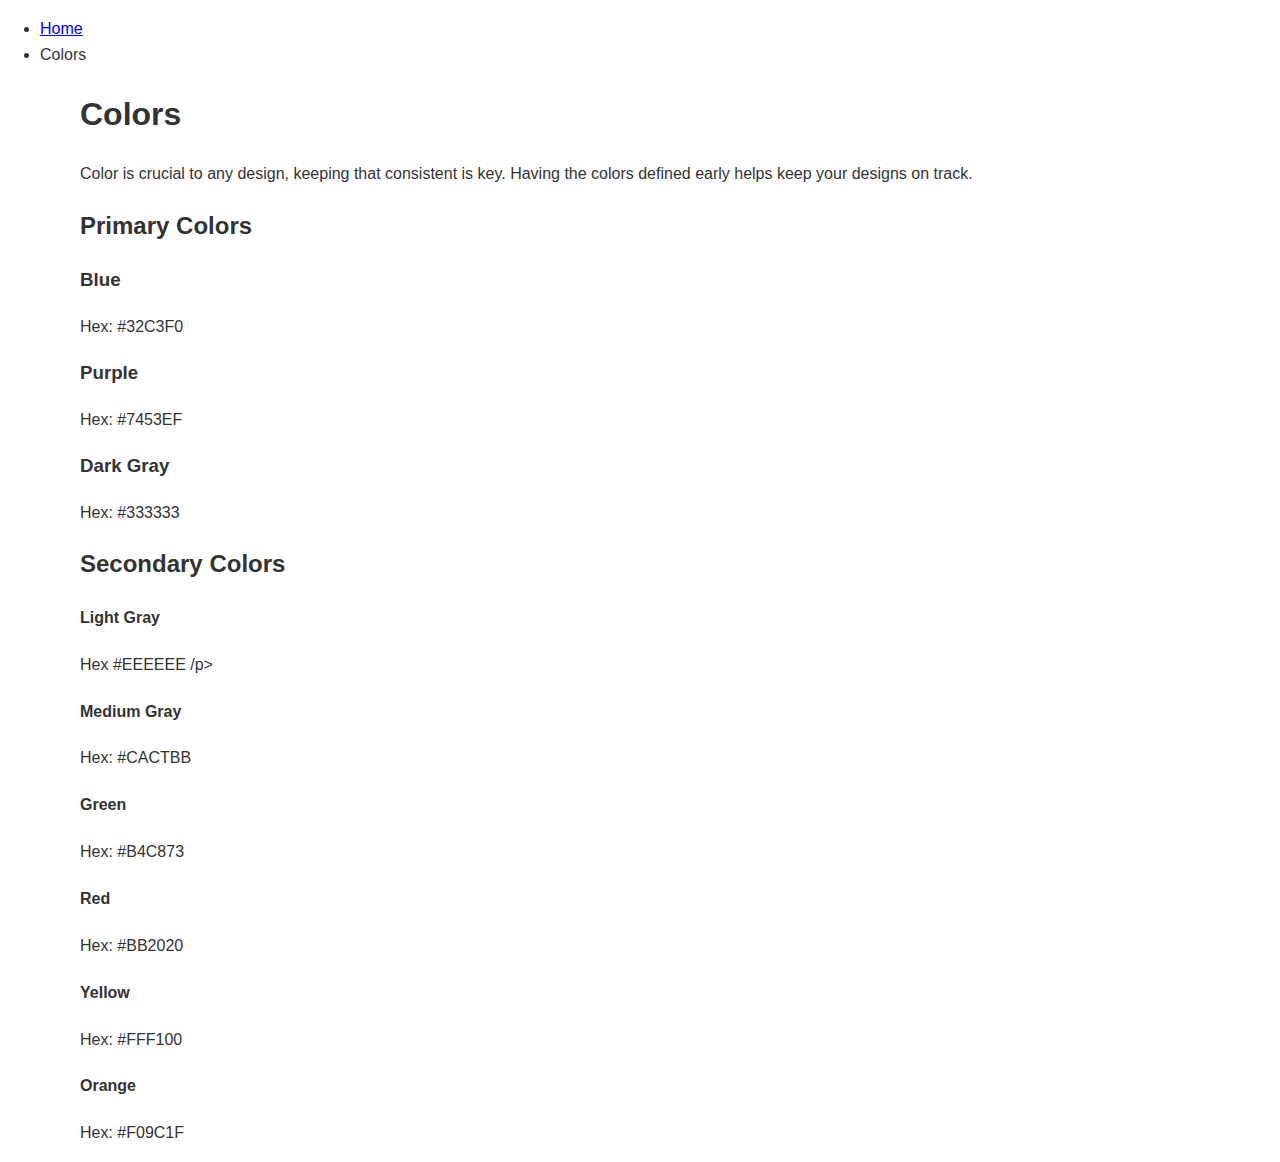
==== colors.html @ 5bb29bb3 "Rename styleguide/Colors.html to colors.html" ====
<!DOCTYPE html>
<html lang="en">
<head>

  <!-- Basic Page Needs
  –––––––––––––––––––––––––––––––––––––––––––––––––– -->
  <meta charset="utf-8">
  <title>{Sean Benattou} - colors</title>

  <!-- Mobile Specific Metas
  –––––––––––––––––––––––––––––––––––––––––––––––––– -->
  <meta name="viewport" content="width=device-width, initial-scale=1">

  <!-- CSS
  –––––––––––––––––––––––––––––––––––––––––––––––––– -->
  <link rel="stylesheet" href="css/normalize.css">
  <link rel="stylesheet" href="css/style.css">
  <link rel="stylesheet" href="css/normalize.css">


</head>
<body class="colors">

 <!-- Primary Page Layout
  –––––––––––––––––––––––––––––––––––––––––––––––––– -->
<div class="container">

<ul class="breadcrumb">
<li><a href="/">Home </a></li>
<li>Colors</li>
<ul>
    
<h1>Colors</h1>
<p class="lead"> Color is crucial to any design, keeping that consistent is key. Having the colors defined
early helps keep your designs on track.</p>
    
<h2>Primary Colors</h2>
<div class="row primary">
<div class="two columns">
<div class= "color primary-1">
</div>
</div>
<div class="ten columns">
<h3>Blue</h3>
<p>Hex: #32C3F0</p>
</div>
    </div>
    
<div class="row primary">
<div class="two columns">
<div class= "color primary-2">
</div>
    </div>

<div class="ten columns">
<h3>Purple</h3>
<p>Hex: #7453EF</p>
</div>
</div>
    
<div class="row primary">
<div class="two columns">
<div class="color primary-3">
</div>
</div>
<div class="ten columns">
<h3>Dark Gray</h3>
<p>Hex: #333333</p>
</div>
</div>
    
<h2> Secondary Colors</h2>
<div class="row">
<div class="four columns">
<div class= "three columns">
<div class="color secondary-1"></div>
    </div>
<div class="eight columns">
    <h4> Light Gray</h4>
    <p>Hex #EEEEEE /p>
    </div>
</div>
    
<div class="four columns">
<div class="three columns">
<div class="color secondary-2"></div>
    </div>
<div class="eight columns">
<h4>Medium Gray</h4>
<p>Hex: #CACTBB</p>
    </div>
</div>
    
<div class="four columns">
<div class= "three columns">
<div class="color secondary-3"></div>
    </div>
<div class="eight columns">
<h4>Green</h4>
<p>Hex: #B4C873</p>
</div>
</div>
</div>

    <div class="row">
    <div class="four columns">
    <div class="three columns">
    <div class="color secondary-4"></div>
        </div>
        <div class="eight columns">
            <h4>Red</h4>
            <p>Hex: #BB2020</p>
            </div>
        </div>
        
        <div class="four columns">
        <div class="three columns">
        <div class="color secondary-5"></div>
        </div>
        <div class="eight columns">
            <h4>Yellow</h4>
            <p>Hex: #FFF100</p>
        </div>
        </div>
        
        <div class="four columns">
        <div class="three columns">
        <div class="color secondary-6"></div>
        </div>
        <div class="eight columns">
            <h4>Orange</h4>
            <p>Hex: #F09C1F</p>
    </div>
    </div>
    </div>
---- css/style.css ----
/* Base Styles
  –––––––––––––––––––––––––––––––––––––––––––––––––– */
body {
    font-size: 16px;
    line-height: 1.6;
    font-weight: 400;
    font-family: Helvetica, Arial, sans-serif;
    color: #333;
    margin-top: 100px;
}
img {
    max-width: 100%;
}
/* Home Styles
  –––––––––––––––––––––––––––––––––––––––––––––––––– */
.home {
    background: linear-gradient(180deg, #00C5FF 0%, #B4C873 100%) no-repeat;
    color: #FFF;
    height: 100vh;
    margin: 0;
}
.home .container {
    padding-top: 48vh;
    text-align: center;
}
.home p {
    margin-bottom: 0;
}
.home h1 {
    margin-top: 0;
}
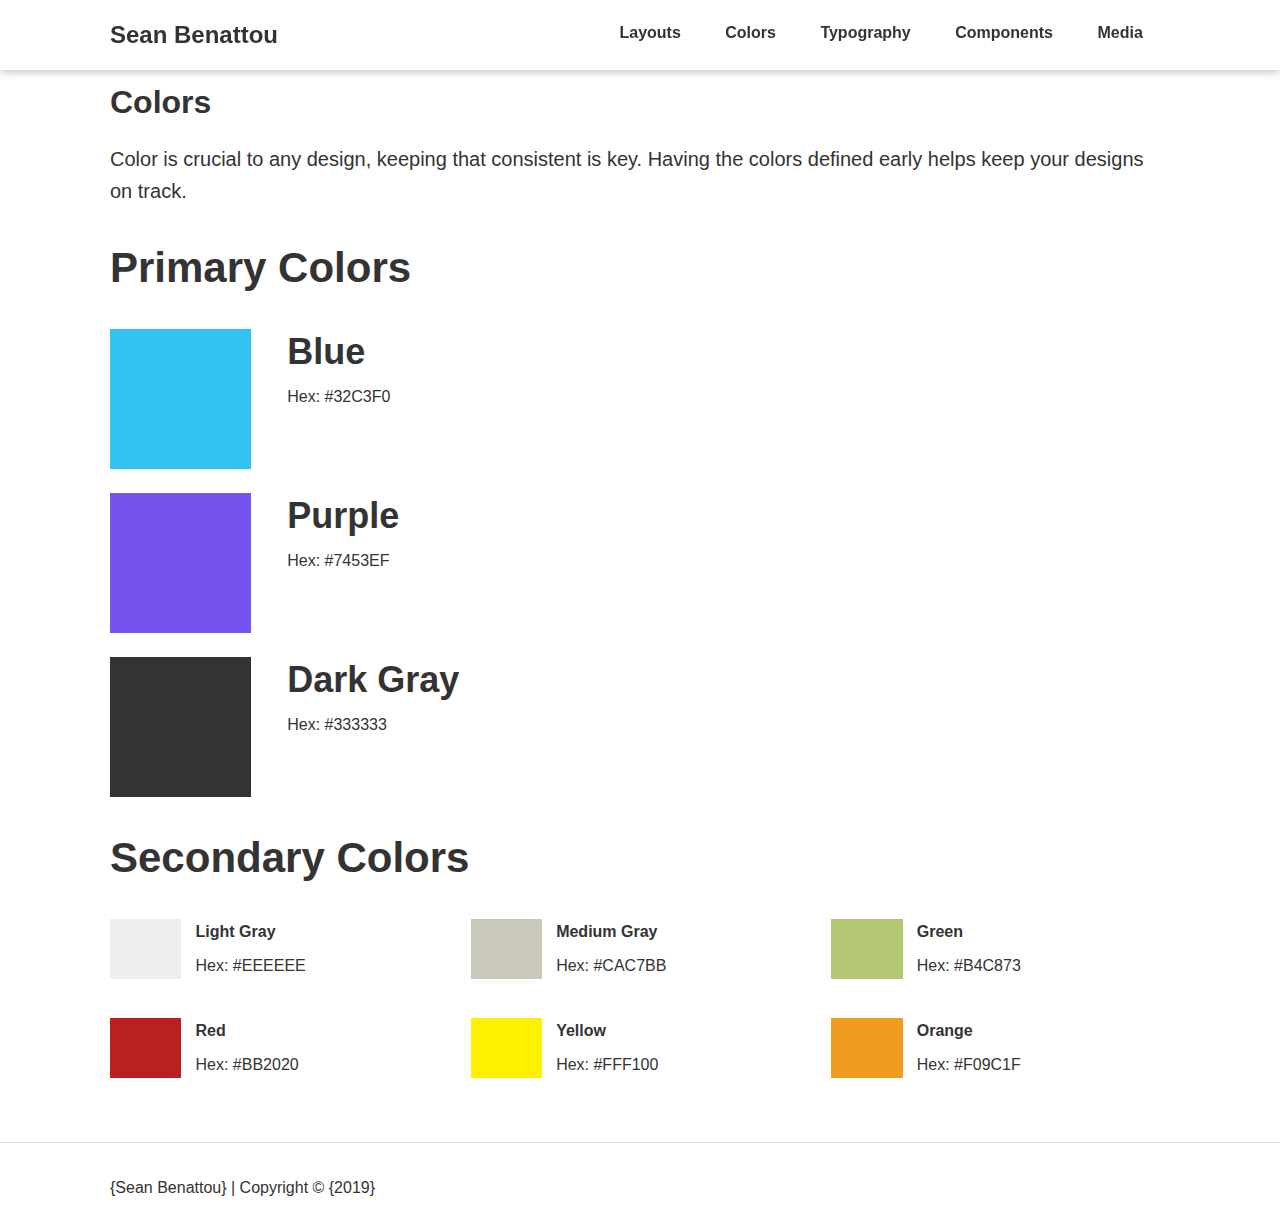
==== commit 2c19975c: "Add files via upload" ====
--- a/colors.html
+++ b/colors.html
@@ -21,116 +21,161 @@
 </head>
 <body class="colors">
 
+<nav>
+   <div class="container">
+       <div class="logo four columns">
+            <a href="/">Sean Benattou</a>
+          </div>
+          <div class="topnav eight columns">
+          <ul>
+              <li><a href="layouts.html" >Layouts</a></li>
+              <li><a href="colors.html" class="active">Colors</a></li>
+              <li><a href="typography.html">Typography</a></li>
+              <li><a href="components.html">Components</a></li>
+              <li><a href="media.html">Media</a></li>
+              <li class="mobile"><a><span style="cursor: pointer" onclick="openNav ()">&#9776; Menu</span>
+              </a></li>
+          </ul>
+       </div>
+  </div>
+</nav>
+
+<div id="slidenav" class="slidenav">
+  <a href="javascript:void(0)" class="closebtn" onclick="closeNav()">&times;</a>
+  <a href="lyouts.html">Layouts</a>
+      <a href="colors.html">Colors</a>
+      <a href="typography.html">Typography</a>
+
+      <a href="components.html">Components</a>
+      <a href="media.html">Media</a>
+</div>
+
+
  <!-- Primary Page Layout
   –––––––––––––––––––––––––––––––––––––––––––––––––– -->
-<div class="container">
+  <div class="container">
+  
+  	<ul class="breadcrumb">
+		  <li><a href="/">Home</a></li>
+		  <li>Colors</li>
+		</ul>
 
-<ul class="breadcrumb">
-<li><a href="/">Home </a></li>
-<li>Colors</li>
-<ul>
+    <h1>Colors</h1>
+    <p class="lead">Color is crucial to any design, keeping that consistent is key. Having the colors defined early helps keep your designs on track.</p>
     
-<h1>Colors</h1>
-<p class="lead"> Color is crucial to any design, keeping that consistent is key. Having the colors defined
-early helps keep your designs on track.</p>
     
-<h2>Primary Colors</h2>
-<div class="row primary">
-<div class="two columns">
-<div class= "color primary-1">
-</div>
-</div>
-<div class="ten columns">
-<h3>Blue</h3>
-<p>Hex: #32C3F0</p>
-</div>
+    <h2>Primary Colors</h2>
+    <div class="row primary">
+      <div class="two columns">
+        <div class="color primary-1">
+        </div>
+      </div>
+      <div class="ten columns">
+        <h3>Blue</h3>
+        <p>Hex: #32C3F0</p>
+      </div>
     </div>
     
-<div class="row primary">
-<div class="two columns">
-<div class= "color primary-2">
-</div>
+    <div class="row primary">
+      <div class="two columns">
+        <div class="color primary-2">
+        </div>
+      </div>
+      <div class="ten columns">
+        <h3>Purple</h3>
+        <p>Hex: #7453EF</p>
+      </div>
     </div>
-
-<div class="ten columns">
-<h3>Purple</h3>
-<p>Hex: #7453EF</p>
-</div>
-</div>
     
-<div class="row primary">
-<div class="two columns">
-<div class="color primary-3">
-</div>
-</div>
-<div class="ten columns">
-<h3>Dark Gray</h3>
-<p>Hex: #333333</p>
-</div>
-</div>
-    
-<h2> Secondary Colors</h2>
-<div class="row">
-<div class="four columns">
-<div class= "three columns">
-<div class="color secondary-1"></div>
+    <div class="row primary">
+      <div class="two columns">
+        <div class="color primary-3">
+        </div>
+      </div>
+      <div class="ten columns">
+        <h3>Dark Gray</h3>
+        <p>Hex: #333333</p>
+      </div>
     </div>
-<div class="eight columns">
-    <h4> Light Gray</h4>
-    <p>Hex #EEEEEE /p>
-    </div>
-</div>
-    
-<div class="four columns">
-<div class="three columns">
-<div class="color secondary-2"></div>
-    </div>
-<div class="eight columns">
-<h4>Medium Gray</h4>
-<p>Hex: #CACTBB</p>
-    </div>
-</div>
-    
-<div class="four columns">
-<div class= "three columns">
-<div class="color secondary-3"></div>
-    </div>
-<div class="eight columns">
-<h4>Green</h4>
-<p>Hex: #B4C873</p>
-</div>
-</div>
-</div>
-
+            
+    <h2>Secondary Colors</h2>
     <div class="row">
-    <div class="four columns">
-    <div class="three columns">
-    <div class="color secondary-4"></div>
+      <div class="four columns">
+        <div class="three columns">
+          <div class="color secondary-1"></div>
         </div>
         <div class="eight columns">
-            <h4>Red</h4>
-            <p>Hex: #BB2020</p>
-            </div>
+        	<h4>Light Gray</h4>
+        	<p>Hex: #EEEEEE</p>
         </div>
-        
-        <div class="four columns">
+      </div>
+      
+      <div class="four columns">
         <div class="three columns">
-        <div class="color secondary-5"></div>
+          <div class="color secondary-2"></div>
         </div>
         <div class="eight columns">
-            <h4>Yellow</h4>
-            <p>Hex: #FFF100</p>
+        	<h4>Medium Gray</h4>
+        	<p>Hex: #CAC7BB</p>
         </div>
-        </div>
-        
-        <div class="four columns">
+      </div>
+      
+      <div class="four columns">
         <div class="three columns">
-        <div class="color secondary-6"></div>
+          <div class="color secondary-3"></div>
         </div>
         <div class="eight columns">
-            <h4>Orange</h4>
-            <p>Hex: #F09C1F</p>
+        	<h4>Green</h4>
+        	<p>Hex: #B4C873</p>
+        </div>
+      </div>
     </div>
-    </div>
-    </div>
+    
+	    <div class="row">
+	      <div class="four columns">
+	        <div class="three columns">
+	          <div class="color secondary-4"></div>
+	        </div>
+	        <div class="eight columns">
+	        	<h4>Red</h4>
+	        	<p>Hex: #BB2020</p>
+	        </div>
+	      </div>
+	      
+	      <div class="four columns">
+	        <div class="three columns">
+	          <div class="color secondary-5"></div>
+	        </div>
+	        <div class="eight columns">
+	        	<h4>Yellow</h4>
+	        	<p>Hex: #FFF100</p>
+	        </div>
+	      </div>
+	      
+	      <div class="four columns">
+	        <div class="three columns">
+	          <div class="color secondary-6"></div>
+	        </div>
+	        <div class="eight columns">
+	        	<h4>Orange</h4>
+	        	<p>Hex: #F09C1F</p>
+	        </div>
+	      </div>
+	    </div>
+	  </div>
+  </div>
   
+  
+  <footer>
+  	<div class="container">
+  		<p>{Sean Benattou}  | Copyright © {2019}</p>
+  	</div>
+  </footer>
+
+<!-- End Document
+  –––––––––––––––––––––––––––––––––––––––––––––––––– -->
+  
+  <script src="./script.js"></script>
+  
+</body>
+</html>--- a/css/style.css
+++ b/css/style.css
@@ -28,4 +28,771 @@
 }
 .home h1 {
     margin-top: 0;
-}+}
+/* Navigation
+  –––––––––––––––––––––––––––––––––––––––––––––––––– */
+nav {
+    position: fixed;
+    background: #FFF;
+    top: 0;
+    left: 0;
+    width: 100%;
+    z-index: 1;
+    box-shadow: 0 2px 8px 0 rgba(0,0,0,0.25); 
+}
+nav a {
+    color: #333;
+    font-weight: bold;
+}
+nav .topnav li.mobile {
+    display: none;
+}
+@media (max-width: 903px) {
+    nav .topnav ul li {
+    display: none;
+}
+    nav.topnav ul li.mobile {
+        display:inline-block;
+    }
+    nav .eight.columns,
+    nav .four.columns {
+        width: 48%;
+    }
+}
+.logo {
+    font-size: 24px;
+    margin-top: 16px;
+}
+.logo a:hover {
+    color: #7453EF;
+    text-decoration: none;
+}
+.topnav {
+    text-align: right;
+}
+.topnav ul {
+    margin: 0;
+    padding: 0;
+}
+.topnav ul li {
+    display: inline-block;
+    vertical-align: top;
+}
+.topnav a {
+    padding: 20px;
+    border-bottom: 4px solid #FFF;
+    display: block;
+    transition: background-color 0.8s ease;
+}
+.topnav a:hover {
+    background: #7453EF;
+    border-bottom: 4px solid #7453EF;
+    color: #FFF;
+    text-decoration: none;
+}
+.slidenav {
+    height: 100%;
+    width: 0;
+    position: fixed;
+    z-index: 1;
+    top: 0;
+    left: 0;
+    background-color: #111;
+    overflow-x: hidden;
+    transition: 0.5s;
+    padding-top: 60px;
+}
+.slidenav a {
+    padding: 8px8px 8px 32px;
+    text-decoration: none;
+    color: #818181;
+    display: block;
+    transition: 0.3s;
+}
+.slidenav a:hover {
+    color: #f1f1f1;
+    text-decoration: none;
+}
+.slidenav .closebtn {
+    position: absolute;
+    top: 0;
+    right: 25px;
+    font-size: 36px;
+    margin-left: 50px;
+}
+@media screen and (max-height: 450px) {
+    .slidenav {
+        padding-top: 15px;
+    }
+    .slidenav a {
+        font-size: 18px;
+    }
+}
+
+/* Breadcrumbs
+  –––––––––––––––––––––––––––––––––––––––––––––––––– */
+ul.breadcrumb {
+    padding: 10px 16px 10px 0;
+    list-style: none;
+}
+ul.breadcrumb li {
+    display: inline;
+}
+ul.breadcrumb li+li:before {
+    padding: 8px;
+    color: black;
+    content: "/\00a0";
+}
+        
+/* Grid
+  –––––––––––––––––––––––––––––––––––––––––––––––––– */
+.container {
+    position: relative;
+    max-width: 1060px;
+    margin: 0 auto;
+    padding: 0 20px;
+}
+.column,
+.columns {
+    display: inline-block;
+    vertical-align: top;
+    margin-left: 3%;
+}
+.column:first-child,
+.columns:first-child {
+    margin-left: 0;
+}
+.one.column {
+    width: 4.6%;
+}
+.one.columns {
+    width: 5.1%;
+}
+.two.columns {
+    width: 13.3%;
+}
+.three.columns {
+    width: 22%;
+}
+.four.columns {
+    width: 30.6%;
+}
+.five.columns {
+    width: 39.3%;
+}
+.six.columns{
+    width:48%;
+}
+.seven.columns{
+    width: 56.6%;
+}
+.eight.columns{
+    width: 65.3%;
+}
+.nine.columns{
+    width: 74.0%;
+}
+.ten.columns{
+    width: 82.6%;
+}
+.eleven.columns{
+    width: 91.3%;
+}
+.twelve.columns{
+    width: 100%;
+    margin-left: 0;
+}
+@media (max-width: 550px) {
+    .one.column,
+    .one.columns,
+    .two.columns,
+    .three.columns,
+    .four.columns,
+    .five.columns,
+    .six.columns,
+    .seven.columns,
+    .eight.columns,
+    .nine.columns,
+    .ten.columns,
+    .eleven.columns,
+    .twelve.columns {
+        width: 100%;
+    }
+    .column,
+        .columns {
+        margin-left: 0%;
+    }
+}
+.example-grid .column,
+.example-grid .columns {
+    background: #EEE;
+    text-align: center;
+    border-radius: 4px;
+    text-transform: uppercase;
+    height: 30px;
+    line-height: 30px;
+    margin-bottom: 24px;
+    font-weight: 600;
+}
+
+/* Footer
+  –––––––––––––––––––––––––––––––––––––––––––––––––– */
+footer {
+    border-top: 1px solid #E1E1E1;
+    margin-top: 48px;
+    padding: 24px 0 0;
+}
+
+/* Color Styles
+––––––––––––––––––––––––––––––––––––––––––––––––––*/
+.colors .row {
+    margin-bottom: 24px;
+}
+.colors h3 {
+    margin: 0;
+}
+.colors h4 {
+        margin: 0;
+}
+.colors p {
+    margin-top: 8px;
+}
+.color {
+    width: 100%;
+    height: 60px;
+}
+
+/* Primary Colors
+––––––––––––––––––––––––––––––––––––––––––––––––––*/
+.primary .primary-1,
+.primary .primary-2,
+.primary .primary-3 {
+    height: 140px;
+}
+.primary-1 {
+    background: #32c3F0;
+}
+.primary-2 {
+    background: #7453EF;
+}
+.primary-3 {
+    background: #333;
+}
+
+/* Secondary Colors
+––––––––––––––––––––––––––––––––––––––––––––––––––*/
+.secondary-1 {
+    background: #EEE;
+}
+.secondary-2 {
+    background: #CAC7BB;
+}
+.secondary-3 {
+    background: #B4C873;
+}
+.secondary-4 {
+    background: #BB2020;
+}
+.secondary-5 {
+    background: #FFF100;
+}
+.secondary-6 {
+    background: #F09C1F;
+}
+
+/* Typography Page Specifics
+––––––––––––––––––––––––––––––––––––––––––––––––––*/
+.typography .row {
+    margin-bottom: 48px;
+}
+.typography .row hl,
+.typography .row h2,
+.typography .row h3,
+.typography .row h4,
+.typography .row h5,
+.typography .row h6 {
+    margin: 0;
+}
+
+/* Typography
+––––––––––––––––––––––––––––––––––––––––––––––––––*/
+h1, h2, h3, h4, h5, h6 {
+    font-weight: bold;
+}
+h1 {
+    font-size: 50px;
+    line-height: 1.2;
+}
+h2 {
+    font-size: 42px;
+    line-height: 1.25;
+}
+h3 {
+    font-size: 36px;
+    line-height: 1.3;
+}
+h4 {
+    font-size: 30px
+    line-height: 1.35;
+}
+h5 {
+    font-size: 24px;
+    line-height: 1.5;
+}
+h6 {
+    font-size: 16px;
+    line-height: 1.6;
+}
+h1.mobile {
+    font-size: 40px;
+}  
+h2.mobile {
+    font-size: 36px;
+}
+h3.mobile {
+    font-size: 30px;
+}
+h4.mobile {
+    font-size: 24px;
+}
+h5.mobile {
+    font-size: 18px;
+}
+h6.mobile {
+    font-size: 16px;
+}
+@media (max-width: 550px) {
+h1 {
+    font-size: 40px;
+}
+h2 {
+    font-size: 36px;
+}
+h3 {
+    font-size: 30px;
+}
+h4 {
+    font-size: 24px;
+}
+h5 {
+    font-size: 18px;
+}
+h6 {
+    font-size: 16px;
+}
+.mobile {
+    display: none;
+    }
+}
+hr {
+    margin-top: 24px;
+    margin-bottom: 24px;
+    border-width: 0;
+    border-top: 1px solid #E1E1E1;
+}
+p.lead {
+    font-size: 20px;
+    line-height: 1.6;
+}
+p.italic {
+font-style: italic;
+}
+
+/* Links
+––––––––––––––––––––––––––––––––––––––––––––––––––*/
+a {
+color: #32C3F0;
+text-decoration : none;
+}
+a:hover {
+color: #2799BD ;
+text-decoration: underline;
+}
+
+/* Blockquote
+––––––––––––––––––––––––––––––––––––––––––––––––––*/
+blockquote {
+    border-left: 4px solid #7453EF;
+    font-style: italic;
+    font-size: 20px;
+    line-height: 1.6;
+    margin-left: 0;
+    padding: 8px 0 8px 36px;
+}
+
+/* Lists
+––––––––––––––––––––––––––––––––––––––––––––––––––*/
+ul {
+list-style: disc inside;
+}
+ol {
+list-style: decimal inside;
+}
+
+/* Form Elements
+––––––––––––––––––––––––––––––––––––––––––––––––––*/
+label,
+legend {
+    display: block;
+    font-weight: bold;
+} textarea {
+    min-height: 65px;
+    padding-top: 6px;
+    padding-bottom: 6px;
+    resize: none;
+} input[type="email"],
+input[type="number"],
+input[type="search"],
+input[type="text"],
+input[type="tel"],
+input[type="url"],
+input[type="password"],
+textarea,
+select { 
+    padding: 6px 2%;
+    background-color: #fff;
+    border:1px solid #D1D1D1;
+    border-radius: 4px;
+    box-shadow: none;
+    width: 96%;
+}
+input[type="email"],
+input[type="number"],
+input[type="search"],
+input[type="text"],
+input[type="tel"],
+input[type="url"],
+input[type="password"],
+textarea {
+    -webkit-appearance: none;
+    -moz-appearance: none;
+    appearance: none; }
+
+input[type="email"]:focus,
+input[type="number"]:focus,
+input[type="search"]:focus,
+input[type="text"]:focus,
+input[type="tel"]:focus,
+input[type="url"]:focus,
+input[type="password"]:focus,
+textarea:focus,
+select:focus {
+    border: 1px solid #33C3F0;
+    outline: 0; }
+
+input[type="checkbox"],
+input[type="radio"] {
+    display: inline;
+}
+select {
+    width: 100%;
+}
+.radio-checkbox input,
+.radio-checkbox label {
+    display: inline-block;
+    vertical-align: middle;
+    font-weight: normal;
+}
+.radio-checkbox label {
+    margin-left: 8px;
+    margin-top: 5px; 
+}
+
+/* Buttons
+––––––––––––––––––––––––––––––––––––––––––––––––––*/
+.button,
+button,
+input[type="submit"],
+input[type="reset"],
+input[type="button"] {
+  display: inline-block;
+  padding: 10px 5%;
+  color: #FFF;
+  text-align: center;
+  text-decoration: none;
+  background-color: #7453EF;
+  border: 2px solid #7453EF;
+  cursor: pointer; 
+  border-radius: 4px;
+}
+.button:hover,
+button:hover,
+input[type="submit"]:hover,
+input[type="reset"]:hover,
+input[type="button"]:hover {
+  color: #FFF;
+  border: 2px solid #5C41BD;
+  background-color: #5C41BD;
+  outline: 0; 
+  text-decoration: none;
+}
+.button.outline {
+	background-color: transparent;
+	color: #7453EF;
+}
+.button.outline:hover {
+	background-color: #7453EF;
+	border: 2px solid #7453EF;
+	color: #FFF;
+}
+.button-row .button {
+	width: 90%;
+}
+table {
+	width: 100%;
+}
+th,
+td {
+  padding: 12px 15px;
+  text-align: left;
+  border-bottom: 1px solid #E1E1E1; 
+}
+th:first-child,
+td:first-child {
+  padding-left: 0; 
+}
+th:last-child,
+td:last-child {
+  padding-right: 0; 
+}
+
+/* Video Background
+––––––––––––––––––––––––––––––––––––––––––––––––––*/
+
+.video-bg {
+    position: relative; 
+}
+video {
+    width: 100%;
+    min-height: 100%;
+}
+.content {
+    position: absolute;
+    bottom: 8px;
+    left: 0;
+    background: rgba(0, 0, 0, 0.5); color: #f1f1f1; width: 100%; padding: 20px;
+}
+@media (max-width: 550px) {
+    .content {
+        position: relative;
+        width: 92%;
+        padding: 2% 4%;
+        background: rgba(0, 0, 0, 0.8); 
+        } 
+    } 
+/* Background Image
+––––––––––––––––––––––––––––––––––––––––––––––––––*/
+.stats-section {
+    background: url(../images/stats-bg.jpg) no-repeat center center;
+    background-size: cover;
+    text-align: center;
+    padding: 10% 0;
+    color: #FFF; 
+} 
+/* Slideshow
+––––––––––––––––––––––––––––––––––––––––––––––––––*/
+.slick-slide img {
+    width: 100%;
+}
+.slideshow .slick-slide {
+    position: relative;
+}
+.slideshow .slick-slide p {
+    position: absolute;
+    bottom: 0;
+    left: 0;
+    background: rgba(0, 0, 0, 0.7);
+    color: #FFF;
+    padding: 10px;
+    margin: 0;
+    width: 100%;
+    text-align: center; 
+}
+.slick-prev {
+    left: 10px;
+    z-index: 1;
+}
+.slick-next {
+    right: 10px;
+}
+
+/* Carousel
+––––––––––––––––––––––––––––––––––––––––––––––––––*/
+.carousel .slick-slide {
+    margin: 0 27px;
+}
+.carousel .slick-list {
+    margin: 0 -27px;
+}
+@media (max-width: 550px) {
+    .carousel .slick-slide {
+        margin: 0 16px;
+    }
+    .carousel .slick-list {
+        margin: 0 -16px;
+    }
+}
+
+.tab {
+  overflow: hidden;
+  border-bottom: 1px solid #ccc;
+}
+.tab button {
+  background-color: #EEEEEE;
+  color: #333;
+  float: left;
+  border: none;
+  outline: none;
+  cursor: pointer;
+  padding: 14px 16px;
+  transition: 0.3s;
+  font-weight: bold;
+  border-radius: 0;
+  margin-right: 1px;
+}
+.tab button:hover {
+  background-color: #CAC7BB;
+}
+.tab button.active {
+  background-color: #CAC7BB;
+}
+.tabcontent {
+  display: none;
+  padding: 6px 12px;
+  border: 1px solid #ccc;
+  border-top: none;
+}
+
+.accordion {
+  background-color: #EEEEEE;
+  color: #333;
+  cursor: pointer;
+  padding: 16px;
+  width: 100%;
+  border: none;
+  text-align: left;
+  outline: none;
+  transition: 0.4s;
+  margin-bottom: 1px;
+  border-radius: 0;
+}
+.accordion.active, 
+.accordion:hover {
+  background-color: #CAC7BB;
+  border: none;
+  color: inherit;
+}
+.accordion:after {
+  content: '\002B';
+  color: #777;
+  font-weight: bold;
+  float: right;
+  margin-left: 5px;
+}
+.accordion.active:after {
+  content: "\2212";
+}
+.panel {
+  padding: 0 18px;
+  background-color: white;
+  max-height: 0;
+  overflow: hidden;
+  transition: max-height 0.2s ease-out;
+}
+
+.expanding-grid {
+	text-align: center;
+}
+.expanding-grid h6 {
+	margin: 0;
+}
+.column {
+  text-align: center;
+  font-size: 25px;
+  cursor: pointer;
+  color: white;
+}
+img.headshot {
+	border-radius: 100%;
+}
+.containerTab {
+	position: relative;
+	border-top: 1px solid #CCC;
+	border-bottom: 1px solid #CCC;
+  margin-top: 36px;
+}
+.closebtn {
+  position: absolute;
+  right: 0;
+  top: 0;
+  font-size: 35px;
+  cursor: pointer;
+}
+
+.card {
+	background: #EEEEEE;
+	border-radius: 4px;
+	text-align: center;
+	padding: 2%;
+	transition: box-shadow 0.2s ease-out;
+}
+.card:hover {
+	box-shadow: 0 0px 8px 0 rgba(0,0,0,0.25);
+}
+.card.three.columns {
+	width: 18%;
+}
+@media (max-width: 800px) {
+	.card.three.columns {
+		width: 43%;
+		margin: 0 1%;
+		margin-bottom: 24px;
+	}
+}
+@media (max-width: 550px) {
+	.card.three.columns {
+		width: 94%;
+	}
+}
+.card h5 {
+	margin: 0;
+}
+.card h6 {
+	margin: 24px 0;
+}
+.card p {
+	margin: 0;
+}
+
+.image-container {
+  position: relative;
+}
+.image-container img {
+	margin-bottom: -8px;
+}
+.image-container .overlay {
+  position: absolute;
+  top: 0;
+  bottom: 0;
+  left: 0;
+  right: 0;
+  height: 100%;
+  width: 100%;
+  opacity: 0;
+  transition: .5s ease;
+  background-color: rgba(116,83,239,0.80);
+}
+.image-container:hover .overlay {
+  opacity: 1;
+}
+.image-container .text {
+  color: white;
+  font-size: 24px;
+  position: absolute;
+  top: 50%;
+  left: 36%;
+  -webkit-transform: translate(-28%, -50%);
+  -ms-transform: translate(-28%, -50%);
+  transform: translate(-28%, -50%);
+  text-align: center;
+}
